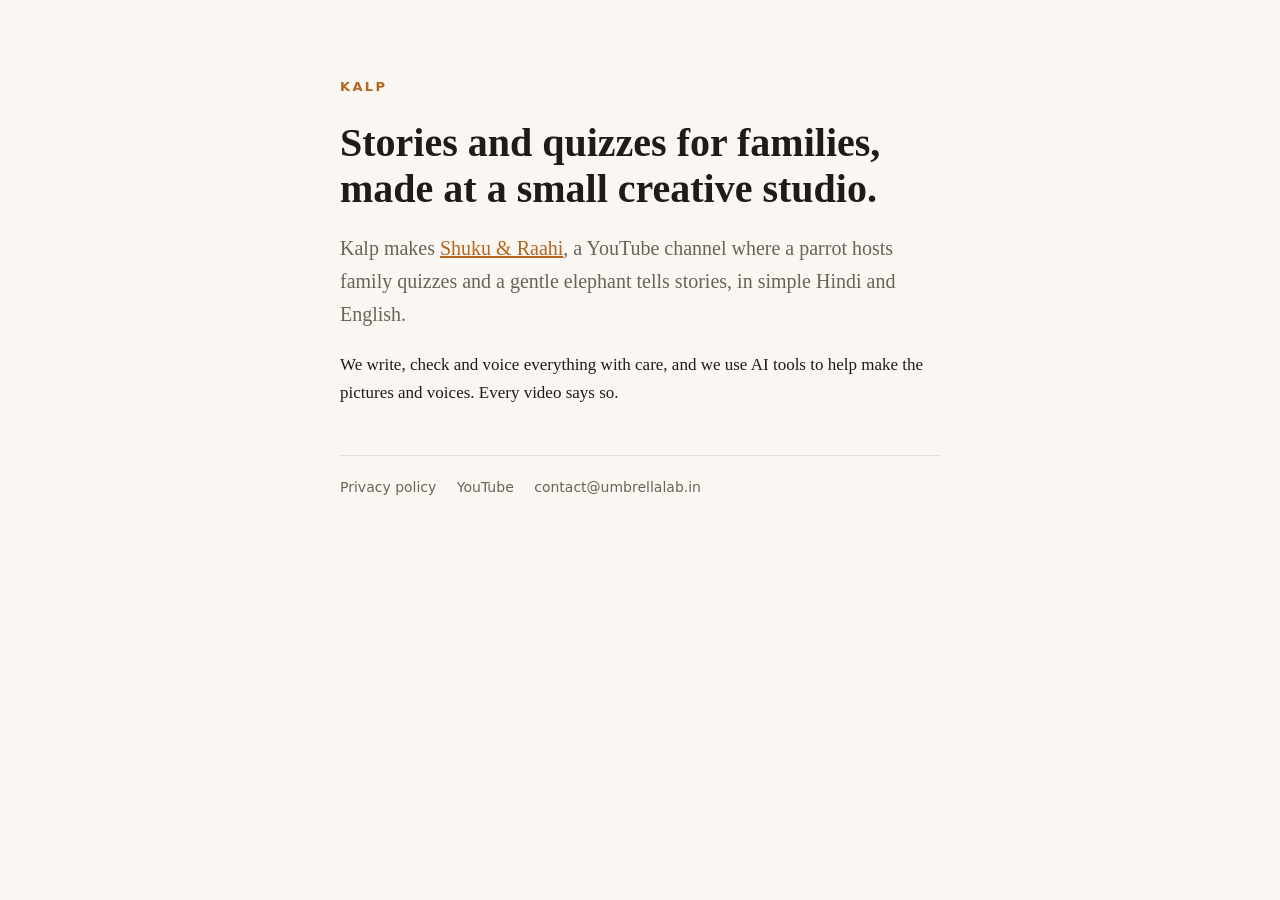
==== index.html @ 871c5b37 "Kalp: home page and privacy policy for the studio's YouTube tool" ====
<!doctype html>
<html lang="en">
<head>
<meta charset="utf-8">
<meta name="viewport" content="width=device-width,initial-scale=1">
<title>Kalp</title>
<meta name="description" content="Kalp is a small creative studio making stories and quizzes for families.">
<link rel="stylesheet" href="style.css">
</head>
<body>
<main>
  <header><span class="mark">Kalp</span></header>
  <h1>Stories and quizzes for families, made at a small creative studio.</h1>
  <p class="lede">Kalp makes <a href="https://www.youtube.com/@shukuandraahi">Shuku &amp; Raahi</a>, a YouTube channel where a parrot hosts family quizzes and a gentle elephant tells stories, in simple Hindi and English.</p>
  <p>We write, check and voice everything with care, and we use AI tools to help make the pictures and voices. Every video says so.</p>
  <hr>
  <footer>
    <a href="privacy.html">Privacy policy</a>
    <a href="https://www.youtube.com/@shukuandraahi">YouTube</a>
    <a href="mailto:contact@umbrellalab.in">contact@umbrellalab.in</a>
  </footer>
</main>
</body>
</html>
---- style.css ----
:root{--bg:#faf7f2;--ink:#1f1b16;--muted:#6b6258;--rule:#e4ddd2;--accent:#b5651d}
@media (prefers-color-scheme:dark){:root{--bg:#16130f;--ink:#efe8de;--muted:#a59b8f;--rule:#2e2923;--accent:#e0954f}}
*{box-sizing:border-box}
body{margin:0;background:var(--bg);color:var(--ink);font:17px/1.65 Georgia,"Iowan Old Style",serif}
main{max-width:640px;margin:0 auto;padding:72px 20px 96px}
header a,footer a{color:var(--muted);text-decoration:none}
.mark{font:600 13px/1 ui-sans-serif,system-ui,sans-serif;letter-spacing:.18em;text-transform:uppercase;color:var(--accent)}
h1{font-size:40px;line-height:1.15;margin:20px 0 16px;font-weight:600}
h2{font:600 15px/1.3 ui-sans-serif,system-ui,sans-serif;letter-spacing:.04em;margin:40px 0 8px}
p,li{color:var(--ink)}
.lede{font-size:20px;color:var(--muted)}
a{color:var(--accent)}
hr{border:0;border-top:1px solid var(--rule);margin:48px 0 20px}
footer{font:14px/1.6 ui-sans-serif,system-ui,sans-serif;color:var(--muted)}
footer a{margin-right:16px}
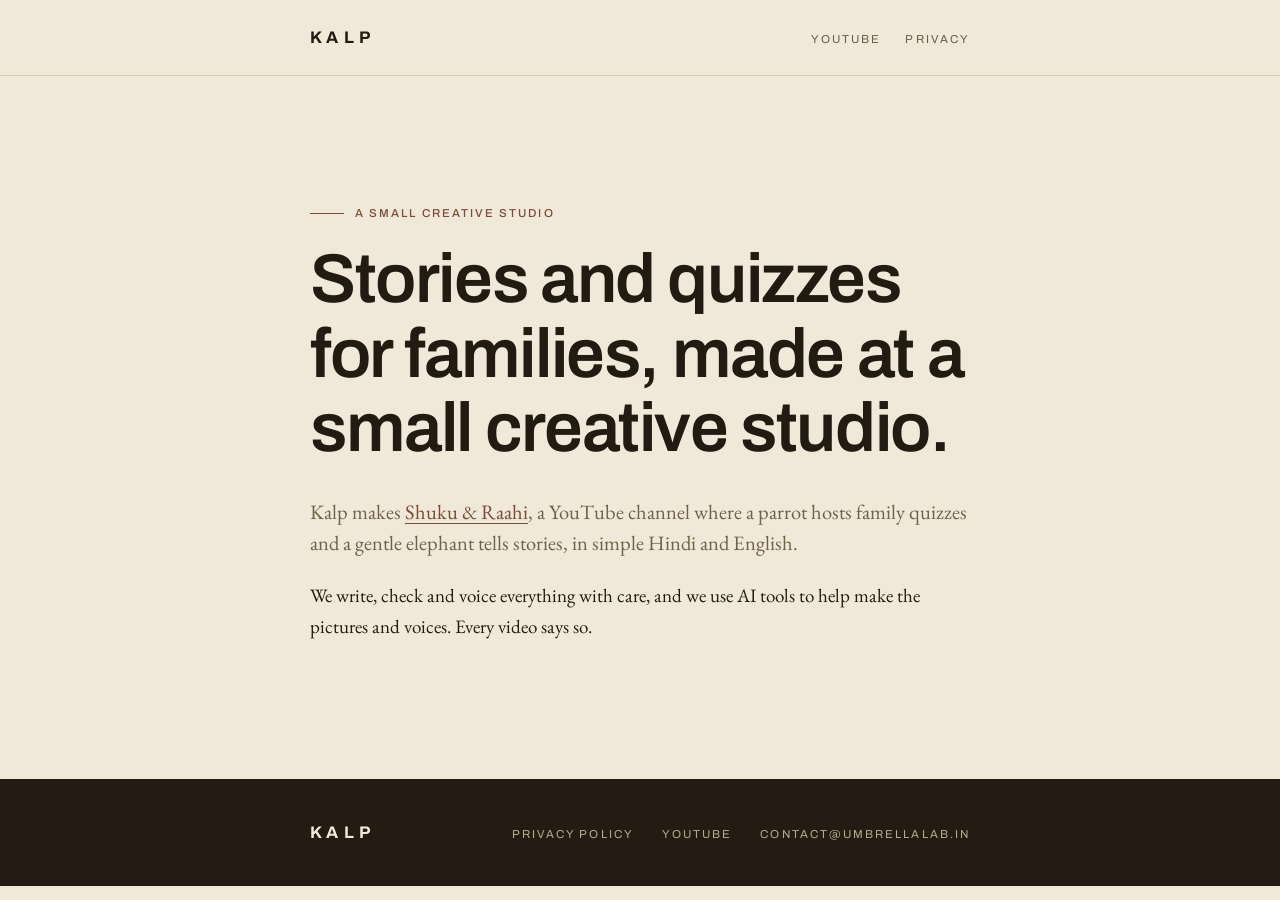
==== commit 64346ff1: "Kalp: restyle on Strata, the Eternal Art design system" ====
--- a/index.html
+++ b/index.html
@@ -5,20 +5,19 @@
 <meta name="viewport" content="width=device-width,initial-scale=1">
 <title>Kalp</title>
 <meta name="description" content="Kalp is a small creative studio making stories and quizzes for families.">
+<link rel="preconnect" href="https://fonts.googleapis.com">
+<link rel="preconnect" href="https://fonts.gstatic.com" crossorigin>
+<link rel="stylesheet" href="https://fonts.googleapis.com/css2?family=Archivo:wght@400;500;600;700&family=EB+Garamond:ital,wght@0,400;0,500;1,400&display=swap">
 <link rel="stylesheet" href="style.css">
 </head>
 <body>
-<main>
-  <header><span class="mark">Kalp</span></header>
+<header class="site-head"><div class="wrap"><a class="mark" href="./">Kalp</a><nav><a href="https://www.youtube.com/@shukuandraahi">YouTube</a><a href="privacy.html">Privacy</a></nav></div></header>
+<main><div class="wrap">
+  <p class="eyebrow">A small creative studio</p>
   <h1>Stories and quizzes for families, made at a small creative studio.</h1>
-  <p class="lede">Kalp makes <a href="https://www.youtube.com/@shukuandraahi">Shuku &amp; Raahi</a>, a YouTube channel where a parrot hosts family quizzes and a gentle elephant tells stories, in simple Hindi and English.</p>
+  <p class="lead">Kalp makes <a href="https://www.youtube.com/@shukuandraahi">Shuku &amp; Raahi</a>, a YouTube channel where a parrot hosts family quizzes and a gentle elephant tells stories, in simple Hindi and English.</p>
   <p>We write, check and voice everything with care, and we use AI tools to help make the pictures and voices. Every video says so.</p>
-  <hr>
-  <footer>
-    <a href="privacy.html">Privacy policy</a>
-    <a href="https://www.youtube.com/@shukuandraahi">YouTube</a>
-    <a href="mailto:contact@umbrellalab.in">contact@umbrellalab.in</a>
-  </footer>
-</main>
+</div></main>
+<footer class="site-foot"><div class="wrap"><span class="mark">Kalp</span><a href="privacy.html">Privacy policy</a><a href="https://www.youtube.com/@shukuandraahi">YouTube</a><a href="mailto:contact@umbrellalab.in">contact@umbrellalab.in</a></div></footer>
 </body>
 </html>
--- a/style.css
+++ b/style.css
@@ -1,15 +1,64 @@
-:root{--bg:#faf7f2;--ink:#1f1b16;--muted:#6b6258;--rule:#e4ddd2;--accent:#b5651d}
-@media (prefers-color-scheme:dark){:root{--bg:#16130f;--ink:#efe8de;--muted:#a59b8f;--rule:#2e2923;--accent:#e0954f}}
-*{box-sizing:border-box}
-body{margin:0;background:var(--bg);color:var(--ink);font:17px/1.65 Georgia,"Iowan Old Style",serif}
-main{max-width:640px;margin:0 auto;padding:72px 20px 96px}
-header a,footer a{color:var(--muted);text-decoration:none}
-.mark{font:600 13px/1 ui-sans-serif,system-ui,sans-serif;letter-spacing:.18em;text-transform:uppercase;color:var(--accent)}
-h1{font-size:40px;line-height:1.15;margin:20px 0 16px;font-weight:600}
-h2{font:600 15px/1.3 ui-sans-serif,system-ui,sans-serif;letter-spacing:.04em;margin:40px 0 8px}
-p,li{color:var(--ink)}
-.lede{font-size:20px;color:var(--muted)}
-a{color:var(--accent)}
-hr{border:0;border-top:1px solid var(--rule);margin:48px 0 20px}
-footer{font:14px/1.6 ui-sans-serif,system-ui,sans-serif;color:var(--muted)}
-footer a{margin-right:16px}
+/* Kalp: built on Strata, the Eternal Art design system
+   (Eternal Art/FINAL - Website (eternalart)/assets/strata.css).
+   Parchment ground, umber ink, one oxide accent, an espresso band,
+   Archivo display over EB Garamond text, sharp corners, no shadows. */
+
+:root{
+  --bg:#f0e9da; --panel:#f7f2e7; --fg:#221b12; --muted:#6a5e49; --rule:#d8ccb4;
+  --clay-700:#6e6147;
+  --accent:#7c4a36; --accent-deep:#5e3527;
+  --espresso:#241b12; --on-espresso:#f0e9da; --on-espresso-dim:#b6a98e; --accent-on-dark:#b8744f;
+
+  --f-display:'Archivo', system-ui, -apple-system, sans-serif;
+  --f-text:'EB Garamond', Georgia, 'Times New Roman', serif;
+
+  --t-h1:clamp(2.4rem, 5.4vw, 4.6rem);
+  --t-h3:clamp(1.3rem, 1.9vw, 1.7rem);
+  --t-lead:clamp(1.25rem, 1.6vw, 1.55rem);
+  --t-body:1.1875rem;
+  --t-micro:0.72rem;
+  --tr-caps:0.18em;
+
+  --measure:660px;
+  --gutter:clamp(16px,6vw,88px);
+}
+/* Strata has one dark moment, the espresso band; dark mode borrows it for the whole page */
+@media (prefers-color-scheme:dark){:root{
+  --bg:var(--espresso); --panel:#2e2318; --fg:var(--on-espresso); --muted:var(--on-espresso-dim);
+  --rule:#3a2e22; --clay-700:var(--on-espresso-dim); --accent:var(--accent-on-dark); --accent-deep:#d08d66;
+}}
+
+*,*::before,*::after{box-sizing:border-box}
+html{-webkit-text-size-adjust:100%;text-rendering:optimizeLegibility;-webkit-font-smoothing:antialiased}
+body{margin:0;background:var(--bg);color:var(--fg);font-family:var(--f-text);font-size:var(--t-body);line-height:1.62}
+::selection{background:var(--rule);color:var(--fg)}
+
+.wrap{max-width:calc(var(--measure) + 2*var(--gutter));margin-inline:auto;padding-inline:var(--gutter)}
+main{padding-block:clamp(56px,10vw,140px) clamp(64px,9vw,128px)}
+
+.mark{font-family:var(--f-display);font-weight:700;font-size:1.05rem;letter-spacing:.32em;text-transform:uppercase;color:var(--fg);text-decoration:none}
+.site-head{border-bottom:1px solid var(--rule)}
+.site-head .wrap{display:flex;align-items:center;justify-content:space-between;padding-block:22px}
+.site-head nav a{font-family:var(--f-display);font-size:var(--t-micro);letter-spacing:var(--tr-caps);text-transform:uppercase;color:var(--muted);text-decoration:none;margin-left:24px}
+.site-head nav a:hover{color:var(--accent)}
+
+.eyebrow{font-family:var(--f-display);font-weight:500;font-size:var(--t-micro);letter-spacing:var(--tr-caps);text-transform:uppercase;color:var(--accent);display:flex;align-items:center;gap:.95em;margin:0 0 1.7em}
+.eyebrow::before{content:"";width:34px;height:1px;background:var(--accent)}
+
+h1{font-family:var(--f-display);font-weight:600;font-size:var(--t-h1);line-height:1.08;letter-spacing:-.02em;margin:0 0 .45em}
+.legal h1{font-size:clamp(2rem,4vw,3.2rem)}
+h2{font-family:var(--f-display);font-weight:600;font-size:var(--t-h3);line-height:1.18;letter-spacing:-.01em;margin:2.2em 0 .5em}
+p,ul{margin:0 0 1.1em;max-width:var(--measure)}
+li{margin-bottom:.5em}
+.lead{font-size:var(--t-lead);line-height:1.5;color:var(--clay-700)}
+strong{font-weight:600}
+code{font-family:ui-monospace,Menlo,monospace;font-size:.82em;background:var(--panel);padding:.1em .35em}
+a{color:var(--accent);text-decoration-thickness:1px;text-underline-offset:.18em}
+a:hover{color:var(--accent-deep)}
+
+.site-foot{background:var(--espresso);color:var(--on-espresso-dim)}
+.site-foot .wrap{padding-block:40px;display:flex;flex-wrap:wrap;gap:12px 28px;align-items:baseline}
+.site-foot .mark{color:var(--on-espresso);margin-right:auto}
+.site-foot a{font-family:var(--f-display);font-size:var(--t-micro);letter-spacing:var(--tr-caps);text-transform:uppercase;color:var(--on-espresso-dim);text-decoration:none}
+.site-foot a:hover{color:var(--accent-on-dark)}
+@media (prefers-color-scheme:dark){.site-foot{background:#1a130c;border-top:1px solid var(--rule)}}
